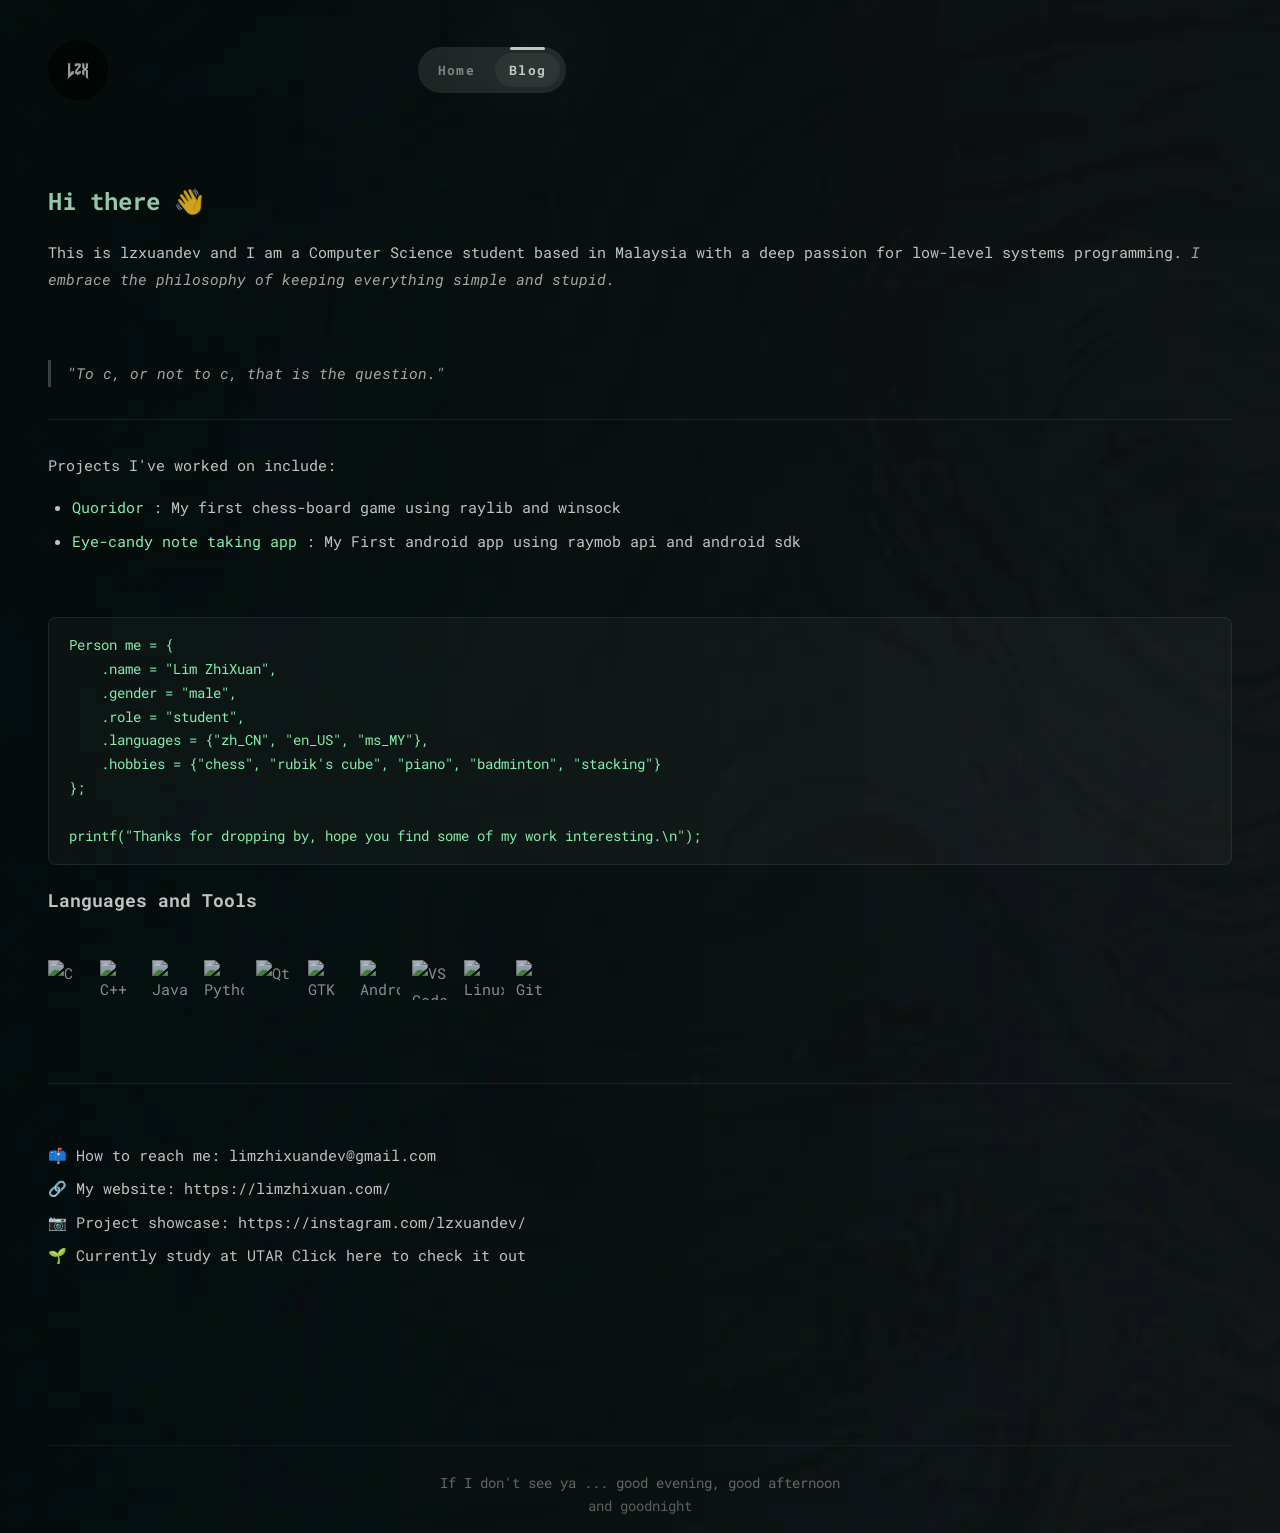
==== blog.html @ f3b24023 "init" ====
<!DOCTYPE html>
<html lang="en">
<head>
  <meta charset="UTF-8" />
  <meta name="viewport" content="width=device-width, initial-scale=1.0" />
  <title>lzxuan - Blog</title>

  <link rel="preconnect" href="https://fonts.googleapis.com" />
  <link rel="preconnect" href="https://fonts.gstatic.com" crossorigin />
  <link href="https://fonts.googleapis.com/css2?family=Roboto+Mono:wght@300;400;600;700&display=swap" rel="stylesheet" />

  <link rel="stylesheet" href="style.css" />
  <link rel="icon" href="images/lzx.jpeg" type="image/jpeg" />
</head>
<body>

  <div class="container">

    <!-- ====== 页面顶部：头像 + 导航 + 社交链接 ====== -->
    <header class="header">
      <div class="header-left">
        <img src="images/lzx.jpeg" alt="avatar" class="avatar-img" width="60" height="60" />
      </div>

      <nav class="navbar">
        <ul>
          <li>
            <a href="index.html">Home</a>
          </li>
          <li class="active">
            <a href="blog.html">Blog</a>
            <div class="nav-active-bg"></div>
            <div class="nav-active-glow"></div>
          </li>
        </ul>
      </nav>
    </header>

    <!-- ============================================================ -->
    <!-- Blog 内容                                                    -->
    <!-- ============================================================ -->
    <main class="main main-blog fade-in">
      <article class="blog-content">

        <h2>Hi there 👋</h2>

        <p>
          This is lzxuandev and I am a Computer Science student based in Malaysia with a deep passion for low-level systems programming. <em>I embrace the philosophy of keeping everything simple and stupid.</em>
        </p>

        <br />

        <blockquote>"To c, or not to c, that is the question."</blockquote>

        <hr />

        <p>Projects I've worked on include:</p>
        <ul>
          <li><a href="https://github.com/lzxuandev/quoridor" target="_blank">Quoridor</a> : My first chess-board game using raylib and winsock</li>
          <li><a href="https://github.com/lzxuandev/wisdom" target="_blank">Eye-candy note taking app</a> : My First android app using raymob api and android sdk</li>
        </ul>

        <br />

        <pre><code>Person me = {
    .name = "Lim ZhiXuan",
    .gender = "male",
    .role = "student",
    .languages = {"zh_CN", "en_US", "ms_MY"},
    .hobbies = {"chess", "rubik's cube", "piano", "badminton", "stacking"}
};

printf("Thanks for dropping by, hope you find some of my work interesting.\n");</code></pre>

        <h3>Languages and Tools</h3>

        <br />

        <div class="tech-icons">
          <img src="https://cdn.jsdelivr.net/gh/devicons/devicon/icons/c/c-original.svg" width="40" height="40" alt="C" />
          <img src="https://cdn.jsdelivr.net/gh/devicons/devicon/icons/cplusplus/cplusplus-original.svg" width="40" height="40" alt="C++" />
          <img src="https://cdn.jsdelivr.net/gh/devicons/devicon/icons/java/java-original.svg" width="40" height="40" alt="Java" />
          <img src="https://cdn.jsdelivr.net/gh/devicons/devicon/icons/python/python-original.svg" width="40" height="40" alt="Python" />
          <img src="https://upload.wikimedia.org/wikipedia/commons/0/0b/Qt_logo_2016.svg" width="40" height="40" alt="Qt" />
          <img src="https://upload.wikimedia.org/wikipedia/commons/7/71/GTK_logo.svg" width="40" height="40" alt="GTK" />
          <img src="https://cdn.jsdelivr.net/gh/devicons/devicon/icons/android/android-original.svg" width="40" height="40" alt="Android" />
          <img src="https://cdn.jsdelivr.net/gh/devicons/devicon/icons/vscode/vscode-original.svg" width="40" height="40" alt="VS Code" />
          <img src="https://cdn.jsdelivr.net/gh/devicons/devicon/icons/linux/linux-original.svg" width="40" height="40" alt="Linux" />
          <img src="https://www.vectorlogo.zone/logos/git-scm/git-scm-icon.svg" width="40" height="40" alt="Git" />
        </div>

        <br />

        <hr />

        <br />

        <ul class="contact-links">
          <li>📫 How to reach me: <a href="mailto:limzhixuandev@gmail.com">limzhixuandev@gmail.com</a></li>
          <li>🔗 My website: <a href="https://limzhixuan.com/" target="_blank">https://limzhixuan.com/</a></li>
          <li>📷 Project showcase: <a href="https://instagram.com/lzxuandev" target="_blank">https://instagram.com/lzxuandev/</a></li>
          <li>🌱 Currently study at UTAR <a href="https://www.youtube.com/watch?v=dQw4w9WgXcQ" target="_blank">Click here to check it out</a></li>
        </ul>

      </article>
    </main>

    <!-- ===== 页脚 ===== -->
    <footer class="footer">
      <hr class="footer-divider" />
      <div class="footer-content">
        <p>If I don't see ya ... good evening, good afternoon</p>
        <div class="footer-made">and goodnight</div>
      </div>
    </footer>

  </div>

</body>
</html>
---- style.css ----
/* ============================================================== */
/*  样式表 — 如果你不懂 CSS，不要去改这些代码                        */
/*  你只需要编辑 index.html 里面标了 ★ 的地方就够了                 */
/* ============================================================== */

/* ===== 颜色变量（全局配色，改一个全变） ===== */
:root {
  --background: 188.6 22.6% 6.1%;          /* 页面背景色 */
  --foreground: 180 1.7% 76.5%;             /* 文字主色 */
  --card: 188.6 22.6% 6.1%;                 /* 卡片背景 */
  --card-foreground: 180 1.7% 76.5%;        /* 卡片文字 */
  --muted: 0 0% 8.5%;                       /* 滚动条底色 */
  --muted-foreground: 0 0% 55%;             /* 次要文字 */
  --primary: 180 1.7% 76.5%;                /* 主色 */
  --secondary: 0 0% 94.9% / 5%;             /* 次要色 */
  --accent: 0 0% 14.5%;                     /* 强调色 */
  --border: 0 0% 55%;                       /* 边框色 */
  --radius: 0.75rem;                        /* 圆角大小 */
}

/* ===== 全局重置（让所有元素内外边距归零） ===== */
*, *::before, *::after {
  box-sizing: border-box;
  margin: 0;
  padding: 0;
}

/* ===== 滚动条样式 ===== */
html {
  scrollbar-width: thin;
  scrollbar-color: hsl(0, 0%, 55%) hsl(0, 0%, 8.5%);
}

/* ===== 页面整体样式 ===== */
body {
  font-family: 'Roboto Mono', monospace;
  background-color: hsl(188.6, 22.6%, 6.1%);
  color: hsl(180, 1.7%, 76.5%);
  background-image: url('images/bg.webp');  /* 背景图片 */
  background-repeat: repeat;
  min-height: 100svh;
}

/* ===== 页面容器 ===== */
.container {
  display: flex;
  flex-direction: column;
  align-items: center;
  padding: 2.5rem 1rem 0;
  margin: 0 auto;
  max-width: 56rem;
  min-height: 100svh;
}

/* 小屏幕 */
@media (min-width: 640px) {
  .container { padding-left: 3rem; padding-right: 3rem; }
}
/* 中等屏幕 */
@media (min-width: 768px) {
  .container { padding-left: 5rem; padding-right: 5rem; }
}
/* 大屏幕 */
@media (min-width: 1024px) {
  .container { padding-left: 3rem; padding-right: 3rem; max-width: 64rem; }
}
/* 超大屏幕 */
@media (min-width: 1280px) {
  .container { max-width: 80rem; }
}

/* ===== 链接统一颜色 ===== */
a {
  color: inherit;
  text-decoration: none;
}

/* ============================================================== */
/*  顶部 - 头像 + 导航 + 社交图标                                  */
/* ============================================================== */
.header {
  display: grid;
  grid-auto-flow: column;
  grid-template-columns: repeat(3, 1fr);
  width: 100%;
}

@media (min-width: 640px) {
  .header { grid-template-columns: repeat(4, 1fr); }
}

.header-left {
  display: flex;
  align-items: center;
  justify-content: flex-start;
  grid-column: span 1;
}

.header-right {
  display: flex;
  align-items: center;
  justify-content: flex-end;
  gap: 0.75rem;
}

.avatar-img {
  width: 60px;
  height: 60px;
  border-radius: 50%;
  opacity: 0.6;
  transition: opacity 1s;
}

.avatar-img:hover {
  opacity: 0.9;
}

.avatar-img.home {
  transform: translateY(5rem) scale(1.5);
}

/* ===== 导航栏（zephyrlin.me 风格药丸导航） ===== */
.navbar {
  display: flex;
  align-items: center;
  justify-content: center;
}

.navbar ul {
  display: flex;
  align-items: center;
  background: rgba(242, 242, 242, 0.1);
  border-radius: 9999px;
  padding: 0.25rem;
  gap: 0.125rem;
}

.navbar li {
  position: relative;
  list-style: none;
}

.navbar a {
  display: block;
  padding: 0.625rem 1rem;
  border-radius: 9999px;
  font-size: 0.8125rem;
  font-weight: 700;
  letter-spacing: 0.1em;
  color: hsl(180, 1.7%, 76.5%);
  opacity: 0.6;
  transition: opacity 0.3s;
  text-decoration: none;
}

.navbar a:hover {
  opacity: 1;
}

.navbar li.active a {
  opacity: 1;
}

.navbar .nav-active-bg {
  position: absolute;
  inset: 0.125rem;
  background: rgba(242, 242, 242, 0.05);
  border-radius: 9999px;
  pointer-events: none;
}

.navbar .nav-active-glow {
  position: absolute;
  left: 25%;
  width: 50%;
  top: -0.25rem;
  height: 3px;
  border-radius: 9999px;
  background: hsl(180, 1.7%, 76.5%);
  box-shadow: 0 0 100px 8px rgba(255, 255, 255, 0.4);
  pointer-events: none;
}

/* ===== 头部社交图标 ===== */
.header-socials {
  display: flex;
  align-items: center;
  gap: 0.5rem;
}

.header-social-link {
  display: flex;
  align-items: center;
  justify-content: center;
  width: 1.75rem;
  height: 1.75rem;
  opacity: 0.6;
  transition: opacity 0.3s;
  color: hsl(0, 0%, 55%);
}

.header-social-link:hover {
  opacity: 1;
}

.header-social-icon {
  width: 18px;
  height: 18px;
}

/* ============================================================== */
/*  主体 - main                                                    */
/* ============================================================== */
.main {
  width: 100%;
  transition: all 1s;
  min-height: calc(100svh - 350px);
}

.main-home {
  transform: translateY(5rem);
  margin-top: 5rem;
  margin-bottom: 5rem;
}

/* ============================================================== */
/*  Blog 页面样式                                                  */
/* ============================================================== */
.main-blog {
  margin-top: 5rem;
  margin-bottom: 5rem;
  width: 100%;
}

.blog-content {
  font-size: 0.9375rem;
  line-height: 1.8;
  color: hsl(180, 1.7%, 76.5%);
}

.blog-content h1 {
  font-size: 1.75rem;
  font-weight: 700;
  margin-bottom: 1.25rem;
  color: #bbf7d0;
  opacity: 0.8;
}

.blog-content h2 {
  font-size: 1.5rem;
  font-weight: 700;
  margin-bottom: 1rem;
  color: #bbf7d0;
  opacity: 0.8;
}

.blog-content p {
  margin-bottom: 1rem;
}

.blog-content em {
  color: hsl(0, 0%, 65%);
}

.blog-content blockquote {
  border-left: 3px solid hsla(0, 0%, 55%, 0.4);
  padding-left: 1rem;
  margin: 1.5rem 0;
  color: hsl(0, 0%, 65%);
  font-style: italic;
}

.blog-content hr {
  border: none;
  border-top: 1px solid hsl(0, 0%, 55%);
  opacity: 0.15;
  margin: 2rem 0;
}

.blog-content strong {
  font-weight: 700;
  color: hsl(180, 1.7%, 76.5%);
}

.blog-content a {
  color: #86efac;
  text-decoration: none;
  transition: opacity 0.3s;
}

.blog-content a:hover {
  text-decoration: underline;
  opacity: 0.8;
}

.blog-content ul,
.blog-content ol {
  padding-left: 1.5rem;
  margin-bottom: 1rem;
}

.blog-content li {
  margin-bottom: 0.5rem;
  line-height: 1.7;
}

.blog-content code {
  font-family: 'Roboto Mono', monospace;
  font-size: 0.875rem;
}

.blog-content pre {
  background: rgba(242, 242, 242, 0.03);
  border: 1px solid hsla(0, 0%, 55%, 0.15);
  border-radius: 0.5rem;
  padding: 1rem 1.25rem;
  overflow-x: auto;
  margin: 1.25rem 0;
  font-size: 0.8125rem;
  line-height: 1.6;
}

.blog-content pre code {
  color: #86efac;
}

.blog-content .tech-icons {
  display: flex;
  flex-wrap: wrap;
  gap: 0.75rem;
  align-items: center;
  margin: 1rem 0 1.5rem;
}

.blog-content .tech-icons img {
  opacity: 0.7;
  transition: opacity 0.3s;
}

.blog-content .tech-icons img:hover {
  opacity: 1;
}

.blog-content .contact-links {
  list-style: none;
  padding-left: 0;
}

.blog-content .contact-links li {
  margin-bottom: 0.5rem;
}

.blog-content .contact-links a {
  color: hsl(180, 1.7%, 76.5%);
}

/* ============================================================== */
/*  上半部分 - 名字                                               */
/* ============================================================== */
.hero-name {
  margin-bottom: 1.5rem;
  font-weight: 600;
  font-size: 40px;
  background: linear-gradient(to top, hsl(0, 0%, 55%), hsl(180, 1.7%, 76.5%));
  -webkit-background-clip: text;
  background-clip: text;
  color: transparent;
}

@media (min-width: 640px) {
  .hero-name {
    background: linear-gradient(to right, hsl(0, 0%, 55%), hsl(180, 1.7%, 76.5%));
    -webkit-background-clip: text;
    background-clip: text;
    font-size: 54px;
  }
}

/* ===== 标签行（#lzx #lzxuan 等） ===== */
.hero-tags {
  margin-bottom: 2rem;
  font-size: 1.25rem;
  background: linear-gradient(to right, #bbf7d0, #86efac, #bbf7d0);
  -webkit-background-clip: text;
  background-clip: text;
  color: transparent;
  opacity: 0.6;
  width: fit-content;
}

@media (min-width: 640px) {
  .hero-tags {
    margin-bottom: 2.5rem;
    font-size: 26px;
  }
}

/* ===== 个人介绍文字 ===== */
.hero-desc {
  margin-bottom: 1rem;
  font-size: 0.875rem;
  background: linear-gradient(to bottom, hsl(180, 1.7%, 76.5%), hsl(0, 0%, 55%));
  -webkit-background-clip: text;
  background-clip: text;
  color: transparent;
}

@media (min-width: 640px) {
  .hero-desc {
    margin-bottom: 1.5rem;
    font-size: 1rem;
  }
}

/* ============================================================== */
/*  社交链接图标                                                   */
/* ============================================================== */
.socials {
  display: flex;
  gap: 1.5rem;
}

.social-link {
  display: flex;
  align-items: center;
  justify-content: center;
  width: 2rem;
  height: 2rem;
  padding: 5px;
  opacity: 0.6;
  transition: opacity 0.5s;
  color: hsl(0, 0%, 55%);
}

.social-link:hover {
  opacity: 1;
}

.social-icon {
  width: 20px;
  height: 20px;
}

/* ============================================================== */
/*  上半部分整体布局（文字在左，照片在右）                          */
/* ============================================================== */
.hero-section {
  width: 100%;
  margin-bottom: 5rem;
  min-height: calc(100svh - 500px);
  display: flex;
  align-items: center;
  justify-content: space-between;
  gap: 2rem;
}

.hero-text {
  flex: 1;
}


@media (min-width: 1024px) {
  .hero-section { width: 100%; }
}

/* ============================================================== */
/*  下半部分 - 两栏布局                                           */
/* ============================================================== */
.two-column {
  position: relative;
  display: flex;
  flex-direction: column;
  justify-content: space-between;
  width: 100%;
  gap: 2.5rem;
}

@media (min-width: 1024px) {
  .two-column { flex-direction: row; }
}

.two-column-right {
  width: 100%;
  display: flex;
  flex-direction: column;
  gap: 3rem;
}

@media (min-width: 1024px) {
  .two-column-right {
    width: 680px;
    position: sticky;
    top: -2.5rem;
    height: fit-content;
  }
}

/* ============================================================== */
/*  About Me 卡片                                                 */
/* ============================================================== */
.card {
  width: 100%;
  border-radius: 0.75rem;
  box-shadow: 0 0 1.2px rgb(140, 140, 140);
  padding: 1.5rem 1rem;
}

.card-title {
  margin-bottom: 1.5rem;
  margin-left: 0.5rem;
  font-size: 1.125rem;
  color: #bbf7d0;
  opacity: 0.6;
}

.about-list {
  display: flex;
  flex-direction: column;
  gap: 1.25rem;
  padding-left: 1.5rem;
  font-size: 0.875rem;
  list-style: disc;
  color: hsl(180, 1.7%, 76.5%);
}

.about-list li {
  line-height: 1.6;
}

.about-list strong { font-weight: 700; }
.about-list a { font-weight: 700; }
.about-list a:hover { text-decoration: underline; }

/* ============================================================== */
/*  Tech Stack 技能标签                                           */
/* ============================================================== */
.skills-card {
  display: flex;
  flex-direction: column;
  width: 100%;
  gap: 1.5rem;
  padding: 1rem 1.5rem;
  box-shadow: 0 0 1.2px rgb(140, 140, 140);
  border-radius: 0.75rem;
}

.skills-title { font-size: 1.125rem; }

.skills-title span {
  color: #bbf7d0;
  opacity: 0.6;
}

.skills-list {
  display: flex;
  flex-wrap: wrap;
  gap: 0.75rem;
}

.skill-badge {
  border-radius: 9999px;
  border: 1px solid hsla(0, 0%, 55%, 0.3);
  background: rgba(242, 242, 242, 0.05);
  padding: 0.375rem 0.75rem;
  font-size: 0.875rem;
  color: hsl(0, 0%, 55%);
}

/* ============================================================== */
/*  页脚                                                          */
/* ============================================================== */
.footer {
  width: 100%;
  margin-top: 5rem;
  color: hsl(0, 0%, 55%);
}

.footer-divider {
  width: 100%;
  border: none;
  border-top: 1px solid hsl(0, 0%, 55%);
  opacity: 0.1;
}

.footer-content {
  display: flex;
  flex-direction: column;
  align-items: center;
  justify-content: center;
  height: 6rem;
  gap: 0.25rem;
  font-family: 'Roboto Mono', monospace;
  font-size: 0.875rem;
  opacity: 0.7;
}

.footer-made { opacity: 0.9; }

/* ============================================================== */
/*  页面切换过渡（View Transitions API - 现代浏览器平滑切换）       */
/* ============================================================== */
@view-transition {
  navigation: auto;
}

/* ============================================================== */
/*  淡入动画                                                      */
/* ============================================================== */
.fade-in {
  opacity: 0;
  animation: fadeIn 2s ease forwards;
}

@keyframes fadeIn {
  to { opacity: 1; }
}

/* ============================================================== */
/*  滚动条（Chrome / Edge）                                       */
/* ============================================================== */
::-webkit-scrollbar { width: 8px; }
::-webkit-scrollbar-track { background: hsl(0, 0%, 8.5%); }
::-webkit-scrollbar-thumb {
  background: hsl(0, 0%, 55%);
  border-radius: 4px;
}
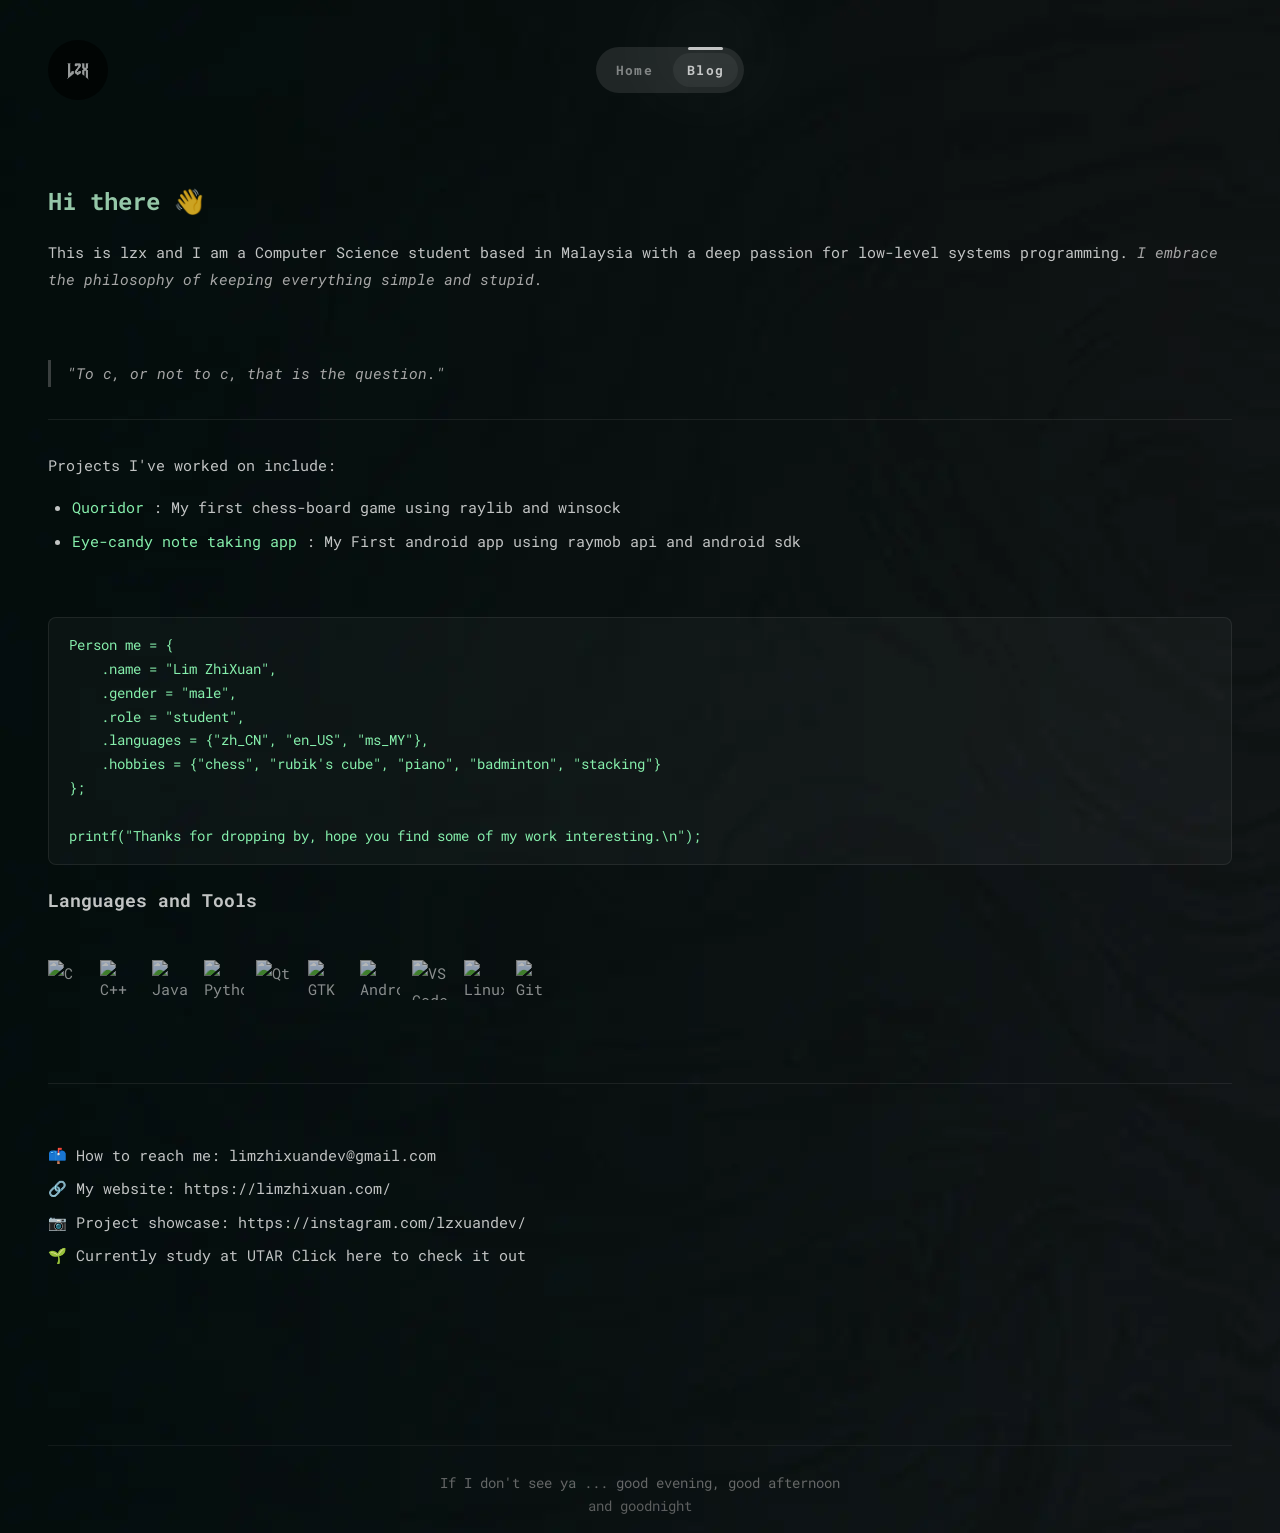
==== commit 5ac45374: "commit" ====
--- a/blog.html
+++ b/blog.html
@@ -34,7 +34,14 @@
           </li>
         </ul>
       </nav>
+
+      <button class="mobile-nav-btn" onclick="toggleMobileMenu()">Blog ▾</button>
     </header>
+
+    <div class="mobile-menu" id="mobile-menu">
+      <a href="index.html" class="mobile-menu-link">Home</a>
+      <a href="blog.html" class="mobile-menu-link active">Blog</a>
+    </div>
 
     <!-- ============================================================ -->
     <!-- Blog 内容                                                    -->
@@ -45,7 +52,7 @@
         <h2>Hi there 👋</h2>
 
         <p>
-          This is lzxuandev and I am a Computer Science student based in Malaysia with a deep passion for low-level systems programming. <em>I embrace the philosophy of keeping everything simple and stupid.</em>
+          This is lzx and I am a Computer Science student based in Malaysia with a deep passion for low-level systems programming. <em>I embrace the philosophy of keeping everything simple and stupid.</em>
         </p>
 
         <br />
@@ -116,5 +123,11 @@
 
   </div>
 
+  <script>
+    function toggleMobileMenu() {
+      document.getElementById('mobile-menu').classList.toggle('open');
+    }
+  </script>
+
 </body>
 </html>
--- a/style.css
+++ b/style.css
@@ -80,20 +80,15 @@
 /* ============================================================== */
 .header {
   display: grid;
-  grid-auto-flow: column;
-  grid-template-columns: repeat(3, 1fr);
-  width: 100%;
-}
-
-@media (min-width: 640px) {
-  .header { grid-template-columns: repeat(4, 1fr); }
+  grid-template-columns: auto 1fr;
+  align-items: center;
+  width: 100%;
 }
 
 .header-left {
   display: flex;
   align-items: center;
   justify-content: flex-start;
-  grid-column: span 1;
 }
 
 .header-right {
@@ -113,10 +108,6 @@
 
 .avatar-img:hover {
   opacity: 0.9;
-}
-
-.avatar-img.home {
-  transform: translateY(5rem) scale(1.5);
 }
 
 /* ===== 导航栏（zephyrlin.me 风格药丸导航） ===== */
@@ -181,6 +172,65 @@
   pointer-events: none;
 }
 
+/* ===== 手机菜单按钮（桌面隐藏） ===== */
+.mobile-nav-btn {
+  display: none;
+  background: rgba(242, 242, 242, 0.1);
+  border: none;
+  color: hsl(180, 1.7%, 76.5%);
+  font-family: 'Roboto Mono', monospace;
+  font-size: 0.8125rem;
+  font-weight: 700;
+  letter-spacing: 0.1em;
+  padding: 0.5rem 1rem;
+  border-radius: 9999px;
+  cursor: pointer;
+  opacity: 0.7;
+  transition: opacity 0.3s;
+}
+
+.mobile-nav-btn:hover {
+  opacity: 1;
+}
+
+/* ===== 手机下拉菜单 ===== */
+.mobile-menu {
+  display: none;
+  flex-direction: column;
+  background: rgba(242, 242, 242, 0.08);
+  border-radius: 0.75rem;
+  padding: 0.5rem;
+  margin-top: 0.75rem;
+  width: 100%;
+}
+
+.mobile-menu.open {
+  display: flex;
+}
+
+.mobile-menu-link {
+  display: block;
+  padding: 0.75rem 1rem;
+  border-radius: 0.5rem;
+  font-size: 0.875rem;
+  font-weight: 600;
+  color: hsl(180, 1.7%, 76.5%);
+  opacity: 0.6;
+  text-decoration: none;
+  transition: opacity 0.3s, background 0.3s;
+}
+
+.mobile-menu-link:hover,
+.mobile-menu-link.active {
+  opacity: 1;
+  background: rgba(242, 242, 242, 0.05);
+}
+
+@media (max-width: 639px) {
+  .navbar { display: none; }
+  .mobile-nav-btn { display: block; }
+}
+
 /* ===== 头部社交图标 ===== */
 .header-socials {
   display: flex;
@@ -365,6 +415,14 @@
   -webkit-background-clip: text;
   background-clip: text;
   color: transparent;
+  white-space: nowrap;
+  overflow: hidden;
+}
+
+@media (max-width: 480px) {
+  .hero-name {
+    font-size: 28px;
+  }
 }
 
 @media (min-width: 640px) {
@@ -458,6 +516,29 @@
   flex: 1;
 }
 
+.hero-image {
+  width: 200px;
+  height: auto;
+  border-radius: 0.75rem;
+  opacity: 0.6;
+  transition: opacity 1s;
+  flex-shrink: 0;
+}
+
+.hero-image:hover {
+  opacity: 0.9;
+}
+
+@media (max-width: 767px) {
+  .hero-section {
+    flex-direction: column;
+    align-items: flex-start;
+  }
+  .hero-image {
+    width: 160px;
+    margin-top: 1rem;
+  }
+}
 
 @media (min-width: 1024px) {
   .hero-section { width: 100%; }
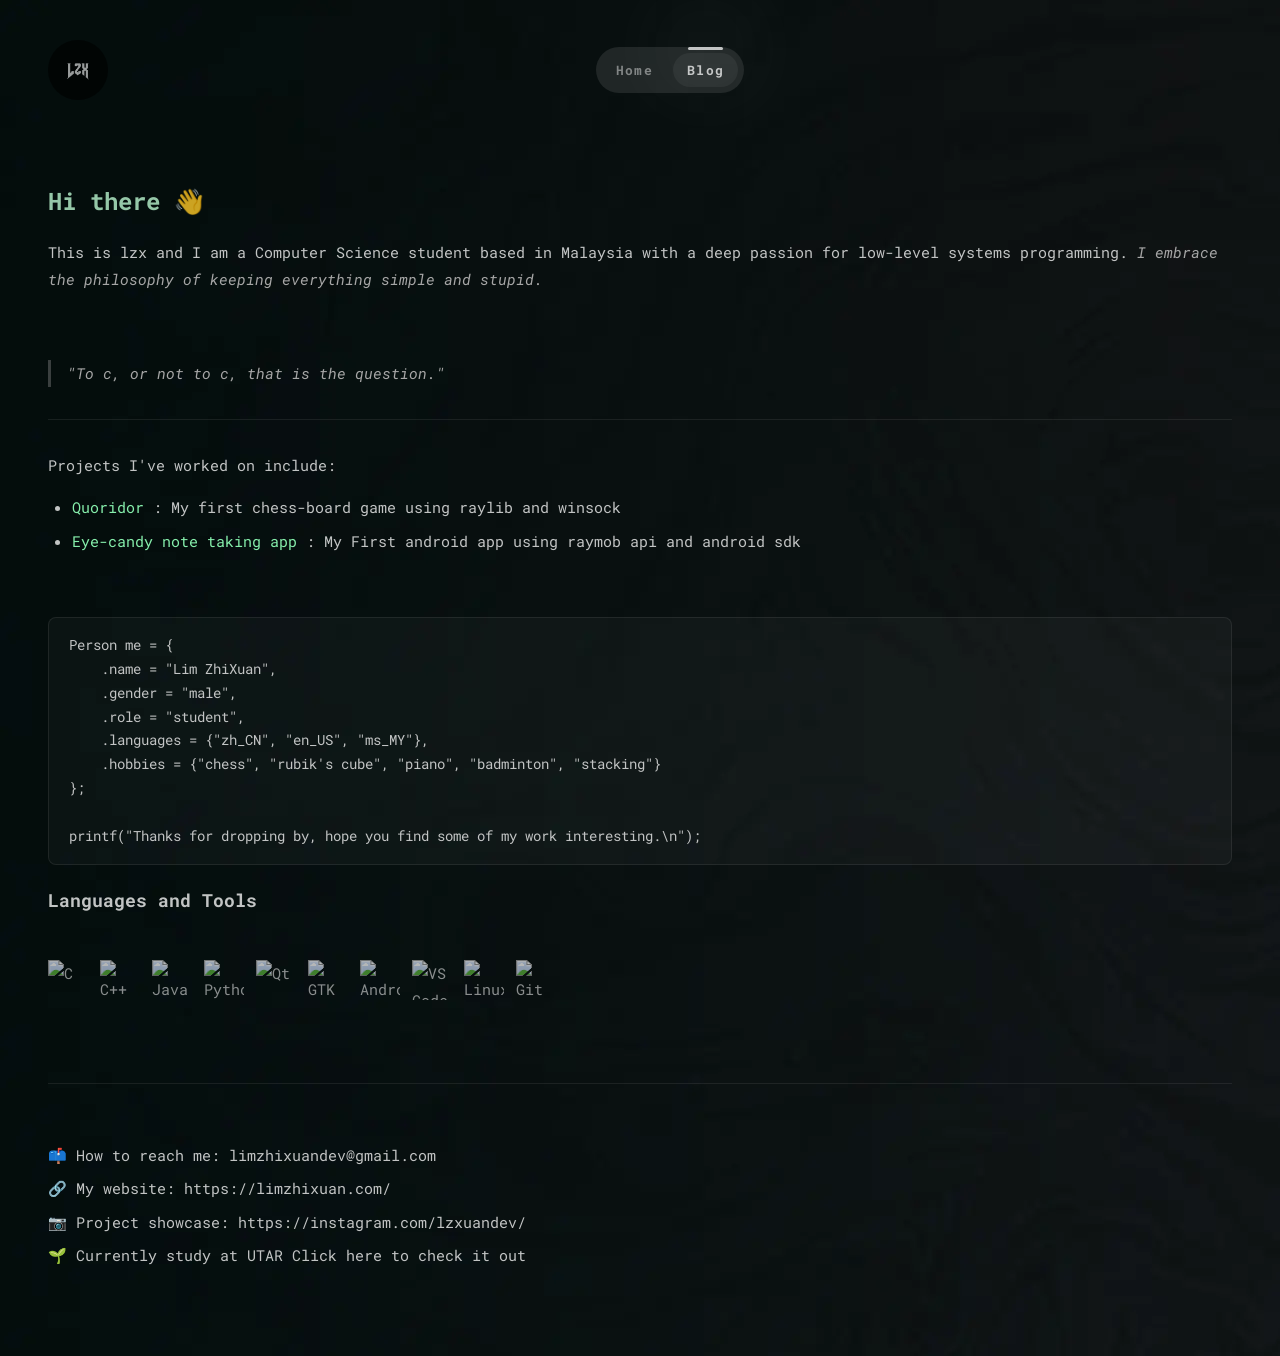
==== commit abe54e21: "commit" ====
--- a/blog.html
+++ b/blog.html
@@ -112,15 +112,6 @@
       </article>
     </main>
 
-    <!-- ===== 页脚 ===== -->
-    <footer class="footer">
-      <hr class="footer-divider" />
-      <div class="footer-content">
-        <p>If I don't see ya ... good evening, good afternoon</p>
-        <div class="footer-made">and goodnight</div>
-      </div>
-    </footer>
-
   </div>
 
   <script>
--- a/style.css
+++ b/style.css
@@ -268,8 +268,7 @@
 }
 
 .main-home {
-  transform: translateY(5rem);
-  margin-top: 5rem;
+  margin-top: 7rem;
   margin-bottom: 5rem;
 }
 
@@ -371,7 +370,7 @@
 }
 
 .blog-content pre code {
-  color: #86efac;
+  color: hsl(180, 1.7%, 76.5%);
 }
 
 .blog-content .tech-icons {
@@ -577,6 +576,124 @@
 }
 
 /* ============================================================== */
+/*  GitHub 统计                                                   */
+/* ============================================================== */
+.github-stats {
+  width: 100%;
+  display: flex;
+  flex-direction: column;
+  gap: 1.5rem;
+  margin-top: 2.5rem;
+  padding: 1.5rem;
+  border-radius: 1rem;
+  box-shadow: 0 0 1.2px rgb(140, 140, 140);
+}
+
+@media (max-width: 480px) {
+  .github-stats { padding: 1rem; }
+  .github-stats-grid { gap: 0.5rem; }
+  .gh-card { padding: 0.625rem 0.375rem; }
+  .gh-card-icon { width: 16px; height: 16px; }
+  .gh-value { font-size: 1.125rem; }
+  .gh-lang-item { font-size: 0.75rem; padding: 0.2rem 0.5rem; }
+}
+
+.github-stats-title {
+  font-size: 1.125rem;
+  font-weight: 600;
+  opacity: 0.8;
+  display: flex;
+  align-items: center;
+  gap: 0.5rem;
+}
+
+.github-stats-grid {
+  display: grid;
+  grid-template-columns: 1fr 1fr;
+  gap: 0.75rem;
+}
+
+.gh-card {
+  display: flex;
+  flex-direction: column;
+  align-items: center;
+  gap: 0.375rem;
+  padding: 0.875rem 0.5rem;
+  border-radius: 0.75rem;
+  box-shadow: 0 0 1.2px rgb(140, 140, 140);
+  transition: box-shadow 0.3s, transform 0.2s;
+  cursor: default;
+}
+
+.gh-card:hover {
+  box-shadow: 0 0 3px rgb(140, 140, 140);
+  transform: translateY(-1px);
+}
+
+.gh-card-icon {
+  width: 20px;
+  height: 20px;
+  opacity: 0.5;
+}
+
+.gh-label {
+  font-size: 0.6875rem;
+  opacity: 0.45;
+  text-transform: uppercase;
+  letter-spacing: 0.08em;
+}
+
+.gh-value {
+  font-size: 1.375rem;
+  font-weight: 700;
+  color: #bbf7d0;
+}
+
+.github-top-langs {
+  display: flex;
+  flex-direction: column;
+  gap: 0.75rem;
+  padding-top: 0.5rem;
+}
+
+.gh-subtitle {
+  font-size: 0.875rem;
+  font-weight: 600;
+  opacity: 0.6;
+}
+
+.gh-langs {
+  display: flex;
+  flex-wrap: wrap;
+  gap: 0.5rem;
+}
+
+.gh-lang-item {
+  display: flex;
+  align-items: center;
+  gap: 0.375rem;
+  padding: 0.3rem 0.7rem;
+  border-radius: 9999px;
+  border: 1px solid hsla(0, 0%, 55%, 0.25);
+  background: rgba(242, 242, 242, 0.04);
+  font-size: 0.8125rem;
+  color: hsl(0, 0%, 60%);
+  transition: border-color 0.3s, background 0.3s;
+}
+
+.gh-lang-item:hover {
+  border-color: hsla(0, 0%, 55%, 0.5);
+  background: rgba(242, 242, 242, 0.08);
+}
+
+.gh-lang-dot {
+  width: 8px;
+  height: 8px;
+  border-radius: 50%;
+  flex-shrink: 0;
+}
+
+/* ============================================================== */
 /*  About Me 卡片                                                 */
 /* ============================================================== */
 .card {
@@ -648,36 +765,6 @@
 }
 
 /* ============================================================== */
-/*  页脚                                                          */
-/* ============================================================== */
-.footer {
-  width: 100%;
-  margin-top: 5rem;
-  color: hsl(0, 0%, 55%);
-}
-
-.footer-divider {
-  width: 100%;
-  border: none;
-  border-top: 1px solid hsl(0, 0%, 55%);
-  opacity: 0.1;
-}
-
-.footer-content {
-  display: flex;
-  flex-direction: column;
-  align-items: center;
-  justify-content: center;
-  height: 6rem;
-  gap: 0.25rem;
-  font-family: 'Roboto Mono', monospace;
-  font-size: 0.875rem;
-  opacity: 0.7;
-}
-
-.footer-made { opacity: 0.9; }
-
-/* ============================================================== */
 /*  页面切换过渡（View Transitions API - 现代浏览器平滑切换）       */
 /* ============================================================== */
 @view-transition {
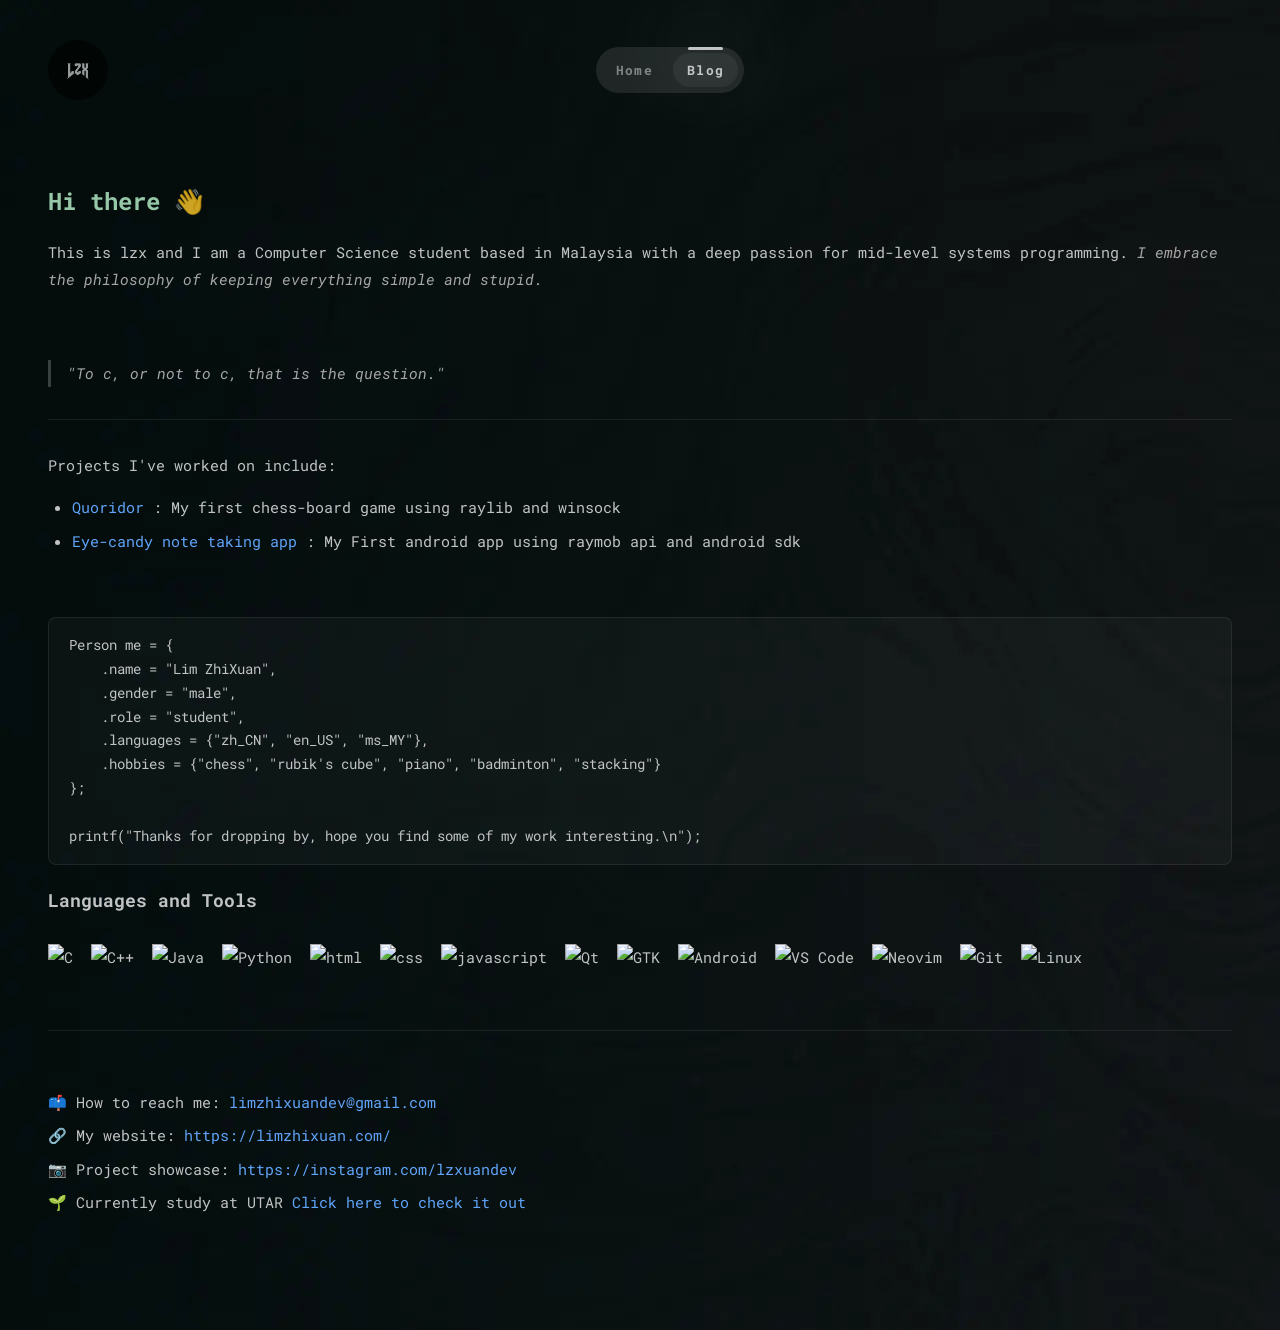
==== commit eab2c67d: "commit" ====
--- a/blog.html
+++ b/blog.html
@@ -9,8 +9,12 @@
   <link rel="preconnect" href="https://fonts.gstatic.com" crossorigin />
   <link href="https://fonts.googleapis.com/css2?family=Roboto+Mono:wght@300;400;600;700&display=swap" rel="stylesheet" />
 
-  <link rel="stylesheet" href="style.css" />
-  <link rel="icon" href="images/lzx.jpeg" type="image/jpeg" />
+  <link rel="stylesheet" href="assets/css/base.css" />
+  <link rel="stylesheet" href="assets/css/layout.css" />
+  <link rel="stylesheet" href="assets/css/components/navbar.css" />
+  <link rel="stylesheet" href="assets/css/components/socials.css" />
+  <link rel="stylesheet" href="assets/css/pages/blog.css" />
+  <link rel="icon" href="assets/images/logo.jpeg" type="image/jpeg" />
 </head>
 <body>
 
@@ -19,13 +23,13 @@
     <!-- ====== 页面顶部：头像 + 导航 + 社交链接 ====== -->
     <header class="header">
       <div class="header-left">
-        <img src="images/lzx.jpeg" alt="avatar" class="avatar-img" width="60" height="60" />
+        <img src="assets/images/logo.jpeg" alt="avatar" class="avatar-img" width="60" height="60" />
       </div>
 
       <nav class="navbar">
         <ul>
           <li>
-            <a href="index.html">Home</a>
+            <a href="home.html">Home</a>
           </li>
           <li class="active">
             <a href="blog.html">Blog</a>
@@ -35,13 +39,7 @@
         </ul>
       </nav>
 
-      <button class="mobile-nav-btn" onclick="toggleMobileMenu()">Blog ▾</button>
     </header>
-
-    <div class="mobile-menu" id="mobile-menu">
-      <a href="index.html" class="mobile-menu-link">Home</a>
-      <a href="blog.html" class="mobile-menu-link active">Blog</a>
-    </div>
 
     <!-- ============================================================ -->
     <!-- Blog 内容                                                    -->
@@ -52,7 +50,7 @@
         <h2>Hi there 👋</h2>
 
         <p>
-          This is lzx and I am a Computer Science student based in Malaysia with a deep passion for low-level systems programming. <em>I embrace the philosophy of keeping everything simple and stupid.</em>
+          This is lzx and I am a Computer Science student based in Malaysia with a deep passion for mid-level systems programming. <em>I embrace the philosophy of keeping everything simple and stupid. </em>
         </p>
 
         <br />
@@ -83,17 +81,21 @@
 
         <br />
 
-        <div class="tech-icons">
-          <img src="https://cdn.jsdelivr.net/gh/devicons/devicon/icons/c/c-original.svg" width="40" height="40" alt="C" />
-          <img src="https://cdn.jsdelivr.net/gh/devicons/devicon/icons/cplusplus/cplusplus-original.svg" width="40" height="40" alt="C++" />
-          <img src="https://cdn.jsdelivr.net/gh/devicons/devicon/icons/java/java-original.svg" width="40" height="40" alt="Java" />
-          <img src="https://cdn.jsdelivr.net/gh/devicons/devicon/icons/python/python-original.svg" width="40" height="40" alt="Python" />
-          <img src="https://upload.wikimedia.org/wikipedia/commons/0/0b/Qt_logo_2016.svg" width="40" height="40" alt="Qt" />
-          <img src="https://upload.wikimedia.org/wikipedia/commons/7/71/GTK_logo.svg" width="40" height="40" alt="GTK" />
-          <img src="https://cdn.jsdelivr.net/gh/devicons/devicon/icons/android/android-original.svg" width="40" height="40" alt="Android" />
-          <img src="https://cdn.jsdelivr.net/gh/devicons/devicon/icons/vscode/vscode-original.svg" width="40" height="40" alt="VS Code" />
+        <div align="left">
+          <img src="https://cdn.jsdelivr.net/gh/devicons/devicon/icons/c/c-original.svg" width="40" height="40" alt="C" />&nbsp;
+          <img src="https://cdn.jsdelivr.net/gh/devicons/devicon/icons/cplusplus/cplusplus-original.svg" width="40" height="40" alt="C++" />&nbsp;
+          <img src="https://cdn.jsdelivr.net/gh/devicons/devicon/icons/java/java-original.svg" width="40" height="40" alt="Java" />&nbsp;
+          <img src="https://cdn.jsdelivr.net/gh/devicons/devicon/icons/python/python-original.svg" width="40" height="40" alt="Python" />&nbsp;
+          <img src="https://upload.wikimedia.org/wikipedia/commons/thumb/6/61/HTML5_logo_and_wordmark.svg/1280px-HTML5_logo_and_wordmark.svg.png?_=20170517184425" width="40" height="40" alt="html" />&nbsp;
+          <img src="https://upload.wikimedia.org/wikipedia/commons/thumb/d/d5/CSS3_logo_and_wordmark.svg/960px-CSS3_logo_and_wordmark.svg.png?_=20160530175649" width="40" height="40" alt="css" />&nbsp;
+          <img src="https://upload.wikimedia.org/wikipedia/commons/6/6a/JavaScript-logo.png?_=20120221235433" width="40" height="40" alt="javascript" />&nbsp;
+          <img src="https://upload.wikimedia.org/wikipedia/commons/0/0b/Qt_logo_2016.svg" width="40" height="40" alt="Qt" />&nbsp;
+          <img src="https://upload.wikimedia.org/wikipedia/commons/7/71/GTK_logo.svg" width="40" height="40" alt="GTK" />&nbsp;
+          <img src="https://cdn.jsdelivr.net/gh/devicons/devicon/icons/android/android-original.svg" width="40" height="40" alt="Android" />&nbsp;
+          <img src="https://cdn.jsdelivr.net/gh/devicons/devicon/icons/vscode/vscode-original.svg" width="40" height="40" alt="VS Code" />&nbsp;
+          <img src="https://upload.wikimedia.org/wikipedia/commons/thumb/3/3a/Neovim-mark.svg/1280px-Neovim-mark.svg.png?_=20150131093814" width="40" height="40" alt="Neovim" />&nbsp;
+          <img src="https://www.vectorlogo.zone/logos/git-scm/git-scm-icon.svg" width="40" height="40" alt="Git" />&nbsp;
           <img src="https://cdn.jsdelivr.net/gh/devicons/devicon/icons/linux/linux-original.svg" width="40" height="40" alt="Linux" />
-          <img src="https://www.vectorlogo.zone/logos/git-scm/git-scm-icon.svg" width="40" height="40" alt="Git" />
         </div>
 
         <br />
@@ -102,23 +104,21 @@
 
         <br />
 
-        <ul class="contact-links">
+        <ul style="list-style:none;padding-left:0;">
           <li>📫 How to reach me: <a href="mailto:limzhixuandev@gmail.com">limzhixuandev@gmail.com</a></li>
           <li>🔗 My website: <a href="https://limzhixuan.com/" target="_blank">https://limzhixuan.com/</a></li>
-          <li>📷 Project showcase: <a href="https://instagram.com/lzxuandev" target="_blank">https://instagram.com/lzxuandev/</a></li>
+          <li>📷 Project showcase: <a href="https://www.instagram.com/lzxuandev/" target="_blank">https://instagram.com/lzxuandev</a></li>
           <li>🌱 Currently study at UTAR <a href="https://www.youtube.com/watch?v=dQw4w9WgXcQ" target="_blank">Click here to check it out</a></li>
         </ul>
+
+        <br />
 
       </article>
     </main>
 
   </div>
 
-  <script>
-    function toggleMobileMenu() {
-      document.getElementById('mobile-menu').classList.toggle('open');
-    }
-  </script>
+
 
 </body>
 </html>
--- a/assets/css/base.css
+++ b/assets/css/base.css
@@ -0,0 +1,58 @@
+:root {
+  --background: 188.6 22.6% 6.1%;
+  --foreground: 180 1.7% 76.5%;
+  --card: 188.6 22.6% 6.1%;
+  --card-foreground: 180 1.7% 76.5%;
+  --muted: 0 0% 8.5%;
+  --muted-foreground: 0 0% 55%;
+  --primary: 180 1.7% 76.5%;
+  --secondary: 0 0% 94.9% / 5%;
+  --accent: 0 0% 14.5%;
+  --border: 0 0% 55%;
+  --radius: 0.75rem;
+}
+
+*, *::before, *::after {
+  box-sizing: border-box;
+  margin: 0;
+  padding: 0;
+}
+
+html {
+  scrollbar-width: thin;
+  scrollbar-color: hsl(0, 0%, 55%) hsl(0, 0%, 8.5%);
+}
+
+body {
+  font-family: 'Roboto Mono', monospace;
+  background-color: hsl(188.6, 22.6%, 6.1%);
+  color: hsl(180, 1.7%, 76.5%);
+  background-image: url('../images/bg.webp');
+  background-repeat: repeat;
+  min-height: 100svh;
+}
+
+a {
+  color: inherit;
+  text-decoration: none;
+}
+
+@view-transition {
+  navigation: auto;
+}
+
+.fade-in {
+  opacity: 0;
+  animation: fadeIn 2s ease forwards;
+}
+
+@keyframes fadeIn {
+  to { opacity: 1; }
+}
+
+::-webkit-scrollbar { width: 8px; }
+::-webkit-scrollbar-track { background: hsl(0, 0%, 8.5%); }
+::-webkit-scrollbar-thumb {
+  background: hsl(0, 0%, 55%);
+  border-radius: 4px;
+}
--- a/assets/css/layout.css
+++ b/assets/css/layout.css
@@ -0,0 +1,172 @@
+.container {
+  display: flex;
+  flex-direction: column;
+  align-items: center;
+  padding: 2.5rem 1rem 0;
+  margin: 0 auto;
+  max-width: 56rem;
+  min-height: 100svh;
+}
+
+@media (min-width: 640px) {
+  .container { padding-left: 3rem; padding-right: 3rem; }
+}
+
+@media (min-width: 768px) {
+  .container { padding-left: 5rem; padding-right: 5rem; }
+}
+
+@media (min-width: 1024px) {
+  .container { padding-left: 3rem; padding-right: 3rem; max-width: 64rem; }
+}
+
+@media (min-width: 1280px) {
+  .container { max-width: 80rem; }
+}
+
+.header {
+  display: grid;
+  grid-template-columns: auto 1fr;
+  align-items: center;
+  width: 100%;
+}
+
+.header-left {
+  display: flex;
+  align-items: center;
+  justify-content: flex-start;
+}
+
+.header-right {
+  display: flex;
+  align-items: center;
+  justify-content: flex-end;
+  gap: 0.75rem;
+}
+
+.avatar-img {
+  width: 60px;
+  height: 60px;
+  border-radius: 50%;
+  opacity: 0.6;
+  transition: opacity 1s;
+}
+
+.avatar-img:hover {
+  opacity: 0.9;
+}
+
+.main {
+  width: 100%;
+  transition: all 1s;
+  min-height: calc(100svh - 350px);
+}
+
+.main-home {
+  margin-top: 7rem;
+  margin-bottom: 5rem;
+}
+
+.main-blog {
+  margin-top: 5rem;
+  margin-bottom: 5rem;
+  width: 100%;
+}
+
+.hero-section {
+  width: 100%;
+  margin-bottom: 5rem;
+  min-height: calc(100svh - 500px);
+  display: flex;
+  align-items: center;
+  justify-content: space-between;
+  gap: 2rem;
+}
+
+.hero-text {
+  flex: 1;
+}
+
+.hero-image {
+  width: 200px;
+  height: auto;
+  border-radius: 0.75rem;
+  opacity: 0.6;
+  transition: opacity 1s;
+  flex-shrink: 0;
+}
+
+.hero-image:hover {
+  opacity: 0.9;
+}
+
+@media (max-width: 767px) {
+  .hero-section {
+    flex-direction: column;
+    align-items: flex-start;
+  }
+  .hero-image {
+    width: 160px;
+    margin-top: 1rem;
+  }
+}
+
+@media (min-width: 1024px) {
+  .hero-section { width: 100%; }
+}
+
+.two-column {
+  position: relative;
+  display: flex;
+  flex-direction: column;
+  justify-content: space-between;
+  width: 100%;
+  gap: 2.5rem;
+}
+
+@media (min-width: 1024px) {
+  .two-column { flex-direction: row; }
+}
+
+.two-column-right {
+  width: 100%;
+  display: flex;
+  flex-direction: column;
+  gap: 3rem;
+}
+
+@media (min-width: 1024px) {
+  .two-column-right {
+    width: 680px;
+    position: sticky;
+    top: -2.5rem;
+    height: fit-content;
+  }
+}
+
+.footer {
+  width: 100%;
+  margin-top: 3rem;
+  color: hsl(0, 0%, 55%);
+}
+
+.footer-divider {
+  width: 100%;
+  border: none;
+  border-top: 1px solid hsl(0, 0%, 55%);
+  opacity: 0.1;
+}
+
+.footer-content {
+  display: flex;
+  flex-direction: column;
+  align-items: center;
+  justify-content: center;
+  height: 3.5rem;
+  gap: 0.25rem;
+  font-family: 'Roboto Mono', monospace;
+  font-size: 0.75rem;
+  opacity: 0.6;
+}
+
+.footer-made { opacity: 0.9; }
--- a/assets/css/components/navbar.css
+++ b/assets/css/components/navbar.css
@@ -0,0 +1,61 @@
+.navbar {
+  display: flex;
+  align-items: center;
+  justify-content: center;
+}
+
+.navbar ul {
+  display: flex;
+  align-items: center;
+  background: rgba(242, 242, 242, 0.1);
+  border-radius: 9999px;
+  padding: 0.25rem;
+  gap: 0.125rem;
+}
+
+.navbar li {
+  position: relative;
+  list-style: none;
+}
+
+.navbar a {
+  display: block;
+  padding: 0.625rem 1rem;
+  border-radius: 9999px;
+  font-size: 0.8125rem;
+  font-weight: 700;
+  letter-spacing: 0.1em;
+  color: hsl(180, 1.7%, 76.5%);
+  opacity: 0.6;
+  transition: opacity 0.3s;
+  text-decoration: none;
+}
+
+.navbar a:hover {
+  opacity: 1;
+}
+
+.navbar li.active a {
+  opacity: 1;
+}
+
+.navbar .nav-active-bg {
+  position: absolute;
+  inset: 0.125rem;
+  background: rgba(242, 242, 242, 0.05);
+  border-radius: 9999px;
+  pointer-events: none;
+}
+
+.navbar .nav-active-glow {
+  position: absolute;
+  left: 25%;
+  width: 50%;
+  top: -0.25rem;
+  height: 3px;
+  border-radius: 9999px;
+  background: hsl(180, 1.7%, 76.5%);
+  box-shadow: 0 0 100px 8px rgba(255, 255, 255, 0.4);
+  pointer-events: none;
+}
+
--- a/assets/css/components/socials.css
+++ b/assets/css/components/socials.css
@@ -0,0 +1,51 @@
+.header-socials {
+  display: flex;
+  align-items: center;
+  gap: 0.5rem;
+}
+
+.header-social-link {
+  display: flex;
+  align-items: center;
+  justify-content: center;
+  width: 1.75rem;
+  height: 1.75rem;
+  opacity: 0.6;
+  transition: opacity 0.3s;
+  color: hsl(0, 0%, 55%);
+}
+
+.header-social-link:hover {
+  opacity: 1;
+}
+
+.header-social-icon {
+  width: 18px;
+  height: 18px;
+}
+
+.socials {
+  display: flex;
+  gap: 1.5rem;
+}
+
+.social-link {
+  display: flex;
+  align-items: center;
+  justify-content: center;
+  width: 2rem;
+  height: 2rem;
+  padding: 5px;
+  opacity: 0.6;
+  transition: opacity 0.5s;
+  color: hsl(0, 0%, 55%);
+}
+
+.social-link:hover {
+  opacity: 1;
+}
+
+.social-icon {
+  width: 20px;
+  height: 20px;
+}
--- a/assets/css/pages/blog.css
+++ b/assets/css/pages/blog.css
@@ -0,0 +1,125 @@
+.blog-content {
+  font-size: 0.9375rem;
+  line-height: 1.8;
+  color: hsl(180, 1.7%, 76.5%);
+}
+
+.blog-content h1 {
+  font-size: 1.75rem;
+  font-weight: 700;
+  margin-bottom: 1.25rem;
+  color: #bbf7d0;
+  opacity: 0.8;
+}
+
+.blog-content h2 {
+  font-size: 1.5rem;
+  font-weight: 700;
+  margin-bottom: 1rem;
+  color: #bbf7d0;
+  opacity: 0.8;
+}
+
+.blog-content p {
+  margin-bottom: 1rem;
+}
+
+.blog-content em {
+  color: hsl(0, 0%, 65%);
+}
+
+.blog-content blockquote {
+  border-left: 3px solid hsla(0, 0%, 55%, 0.4);
+  padding-left: 1rem;
+  margin: 1.5rem 0;
+  color: hsl(0, 0%, 65%);
+  font-style: italic;
+}
+
+.blog-content hr {
+  border: none;
+  border-top: 1px solid hsl(0, 0%, 55%);
+  opacity: 0.15;
+  margin: 2rem 0;
+}
+
+.blog-content strong {
+  font-weight: 700;
+  color: hsl(180, 1.7%, 76.5%);
+}
+
+.blog-content a {
+  color: #60a5fa;
+  text-decoration: none;
+  transition: opacity 0.3s;
+}
+
+.blog-content a:hover {
+  text-decoration: underline;
+  opacity: 0.8;
+}
+
+.blog-content ul,
+.blog-content ol {
+  padding-left: 1.5rem;
+  margin-bottom: 1rem;
+}
+
+.blog-content li {
+  margin-bottom: 0.5rem;
+  line-height: 1.7;
+}
+
+.blog-content code {
+  font-family: 'Roboto Mono', monospace;
+  font-size: 0.875rem;
+}
+
+.blog-content pre {
+  background: rgba(242, 242, 242, 0.03);
+  border: 1px solid hsla(0, 0%, 55%, 0.15);
+  border-radius: 0.5rem;
+  padding: 1rem 1.25rem;
+  overflow-x: auto;
+  margin: 1.25rem 0;
+  font-size: 0.8125rem;
+  line-height: 1.6;
+}
+
+.blog-content pre code {
+  color: hsl(180, 1.7%, 76.5%);
+}
+
+.blog-content .tech-icons {
+  display: flex;
+  flex-wrap: wrap;
+  gap: 0.75rem;
+  align-items: center;
+  margin: 1rem 0 1.5rem;
+}
+
+.blog-content .tech-icons img {
+  opacity: 0.7;
+  transition: opacity 0.3s;
+}
+
+.blog-content .tech-icons img:hover {
+  opacity: 1;
+}
+
+.blog-content .contact-links {
+  list-style: none;
+  padding-left: 0;
+}
+
+.blog-content .contact-links li {
+  margin-bottom: 0.5rem;
+}
+
+.blog-content .contact-links a {
+  color: #60a5fa;
+}
+
+.blog-content .contact-links a:hover {
+  text-decoration: underline;
+}
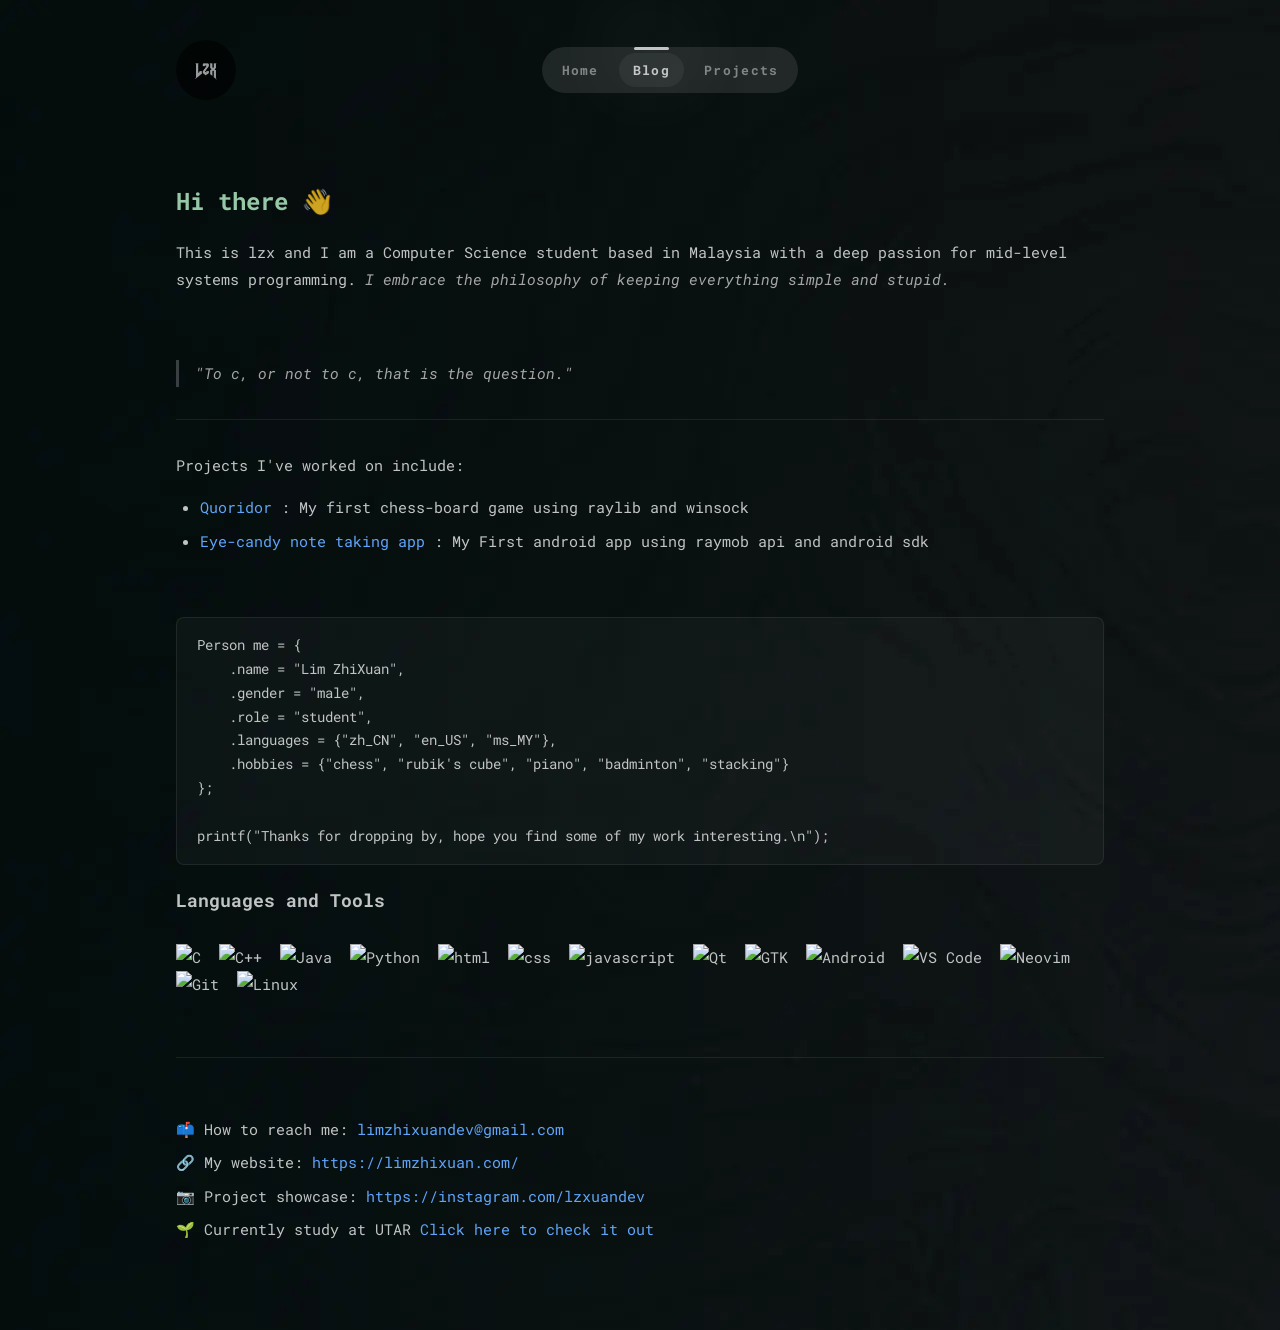
==== commit 7ffeff05: "commit" ====
--- a/blog.html
+++ b/blog.html
@@ -3,7 +3,7 @@
 <head>
   <meta charset="UTF-8" />
   <meta name="viewport" content="width=device-width, initial-scale=1.0" />
-  <title>lzxuan - Blog</title>
+  <title>lzx | Blog</title>
 
   <link rel="preconnect" href="https://fonts.googleapis.com" />
   <link rel="preconnect" href="https://fonts.gstatic.com" crossorigin />
@@ -14,13 +14,14 @@
   <link rel="stylesheet" href="assets/css/components/navbar.css" />
   <link rel="stylesheet" href="assets/css/components/socials.css" />
   <link rel="stylesheet" href="assets/css/pages/blog.css" />
+
   <link rel="icon" href="assets/images/logo.jpeg" type="image/jpeg" />
+
 </head>
 <body>
 
   <div class="container">
 
-    <!-- ====== 页面顶部：头像 + 导航 + 社交链接 ====== -->
     <header class="header">
       <div class="header-left">
         <img src="assets/images/logo.jpeg" alt="avatar" class="avatar-img" width="60" height="60" />
@@ -36,14 +37,14 @@
             <div class="nav-active-bg"></div>
             <div class="nav-active-glow"></div>
           </li>
+          <li>
+            <a href="projects.html">Projects</a>
+          </li>
         </ul>
       </nav>
 
     </header>
 
-    <!-- ============================================================ -->
-    <!-- Blog 内容                                                    -->
-    <!-- ============================================================ -->
     <main class="main main-blog fade-in">
       <article class="blog-content">
 
@@ -111,14 +112,10 @@
           <li>🌱 Currently study at UTAR <a href="https://www.youtube.com/watch?v=dQw4w9WgXcQ" target="_blank">Click here to check it out</a></li>
         </ul>
 
-        <br />
-
       </article>
     </main>
 
   </div>
 
-
-
 </body>
 </html>
--- a/assets/css/base.css
+++ b/assets/css/base.css
@@ -32,27 +32,6 @@
   min-height: 100svh;
 }
 
-a {
-  color: inherit;
-  text-decoration: none;
-}
-
 @view-transition {
   navigation: auto;
 }
-
-.fade-in {
-  opacity: 0;
-  animation: fadeIn 2s ease forwards;
-}
-
-@keyframes fadeIn {
-  to { opacity: 1; }
-}
-
-::-webkit-scrollbar { width: 8px; }
-::-webkit-scrollbar-track { background: hsl(0, 0%, 8.5%); }
-::-webkit-scrollbar-thumb {
-  background: hsl(0, 0%, 55%);
-  border-radius: 4px;
-}
--- a/assets/css/layout.css
+++ b/assets/css/layout.css
@@ -2,26 +2,12 @@
   display: flex;
   flex-direction: column;
   align-items: center;
-  padding: 2.5rem 1rem 0;
+  padding-top: 2.5rem;
+  padding-left: 3rem;
+  padding-right: 3rem;
   margin: 0 auto;
-  max-width: 56rem;
+  max-width: 64rem;
   min-height: 100svh;
-}
-
-@media (min-width: 640px) {
-  .container { padding-left: 3rem; padding-right: 3rem; }
-}
-
-@media (min-width: 768px) {
-  .container { padding-left: 5rem; padding-right: 5rem; }
-}
-
-@media (min-width: 1024px) {
-  .container { padding-left: 3rem; padding-right: 3rem; max-width: 64rem; }
-}
-
-@media (min-width: 1280px) {
-  .container { max-width: 80rem; }
 }
 
 .header {
@@ -100,32 +86,13 @@
   opacity: 0.9;
 }
 
-@media (max-width: 767px) {
-  .hero-section {
-    flex-direction: column;
-    align-items: flex-start;
-  }
-  .hero-image {
-    width: 160px;
-    margin-top: 1rem;
-  }
-}
-
-@media (min-width: 1024px) {
-  .hero-section { width: 100%; }
-}
-
 .two-column {
   position: relative;
   display: flex;
-  flex-direction: column;
+  flex-direction: row;
   justify-content: space-between;
   width: 100%;
   gap: 2.5rem;
-}
-
-@media (min-width: 1024px) {
-  .two-column { flex-direction: row; }
 }
 
 .two-column-right {
@@ -133,15 +100,6 @@
   display: flex;
   flex-direction: column;
   gap: 3rem;
-}
-
-@media (min-width: 1024px) {
-  .two-column-right {
-    width: 680px;
-    position: sticky;
-    top: -2.5rem;
-    height: fit-content;
-  }
 }
 
 .footer {
@@ -170,3 +128,14 @@
 }
 
 .footer-made { opacity: 0.9; }
+
+@media (max-width: 768px) {
+  .two-column {
+    flex-direction: column;
+    gap: 2rem;
+  }
+
+  .hero-section {
+    flex-direction: column;
+  }
+}
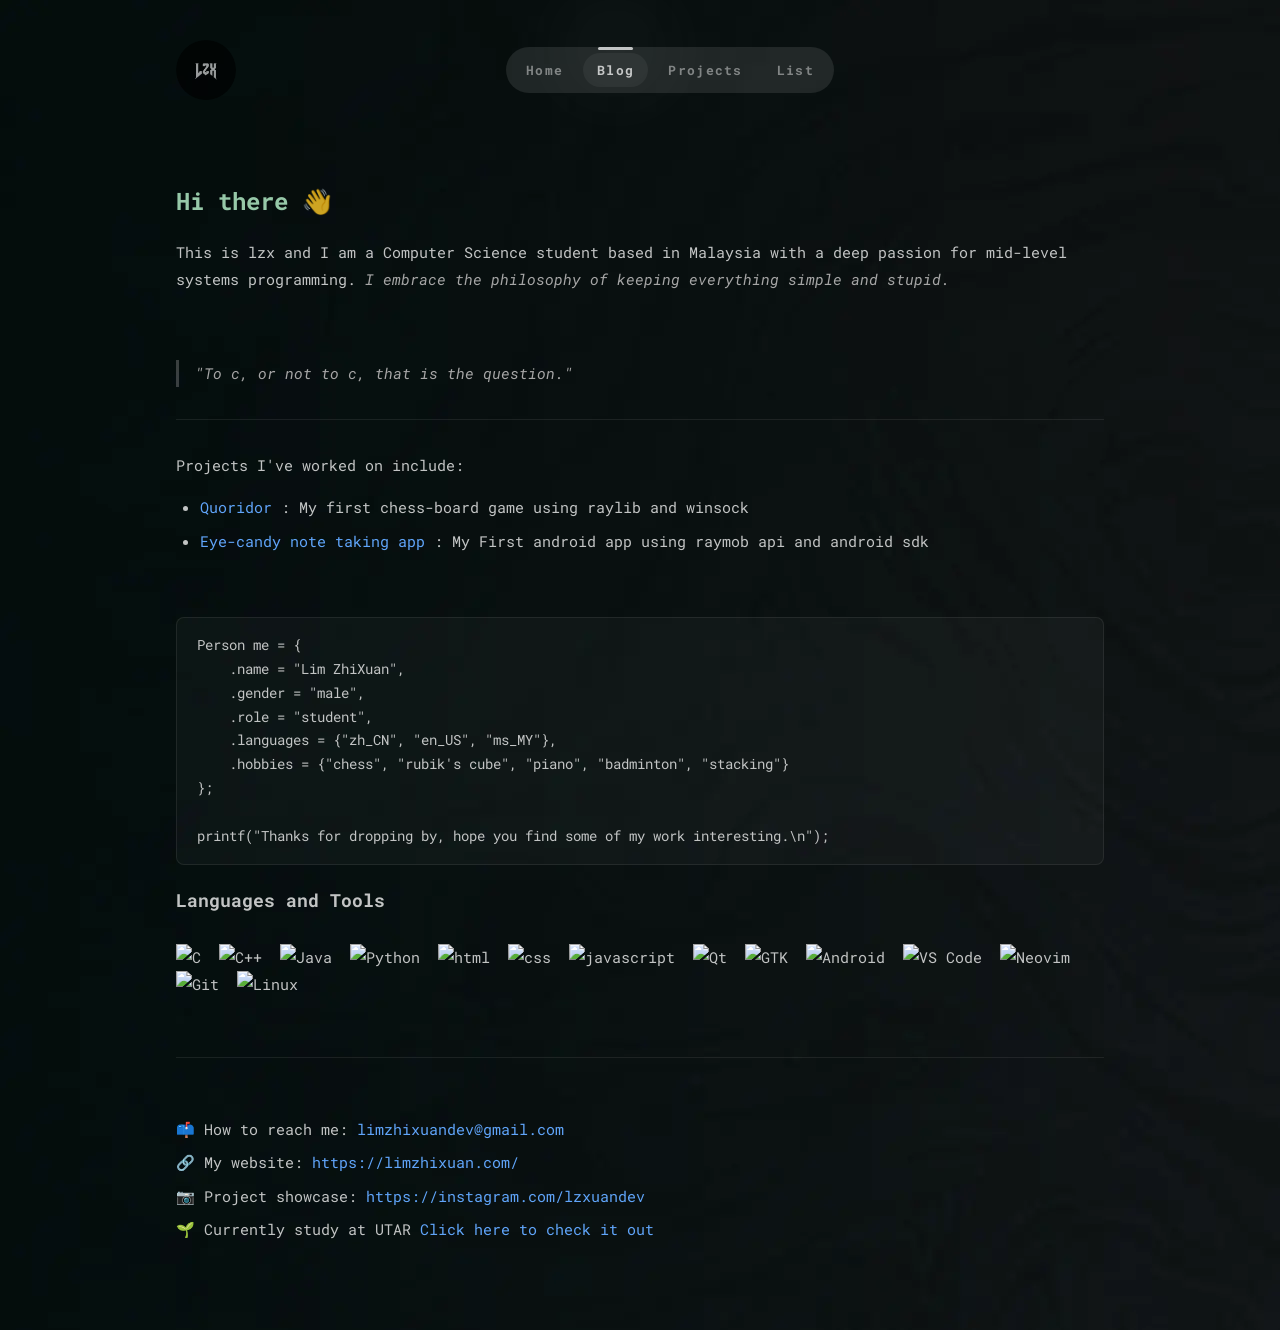
==== commit ad50b9ee: "commit" ====
--- a/blog.html
+++ b/blog.html
@@ -39,6 +39,9 @@
           </li>
           <li>
             <a href="projects.html">Projects</a>
+          </li>
+          <li>
+            <a href="list.html">List</a>
           </li>
         </ul>
       </nav>
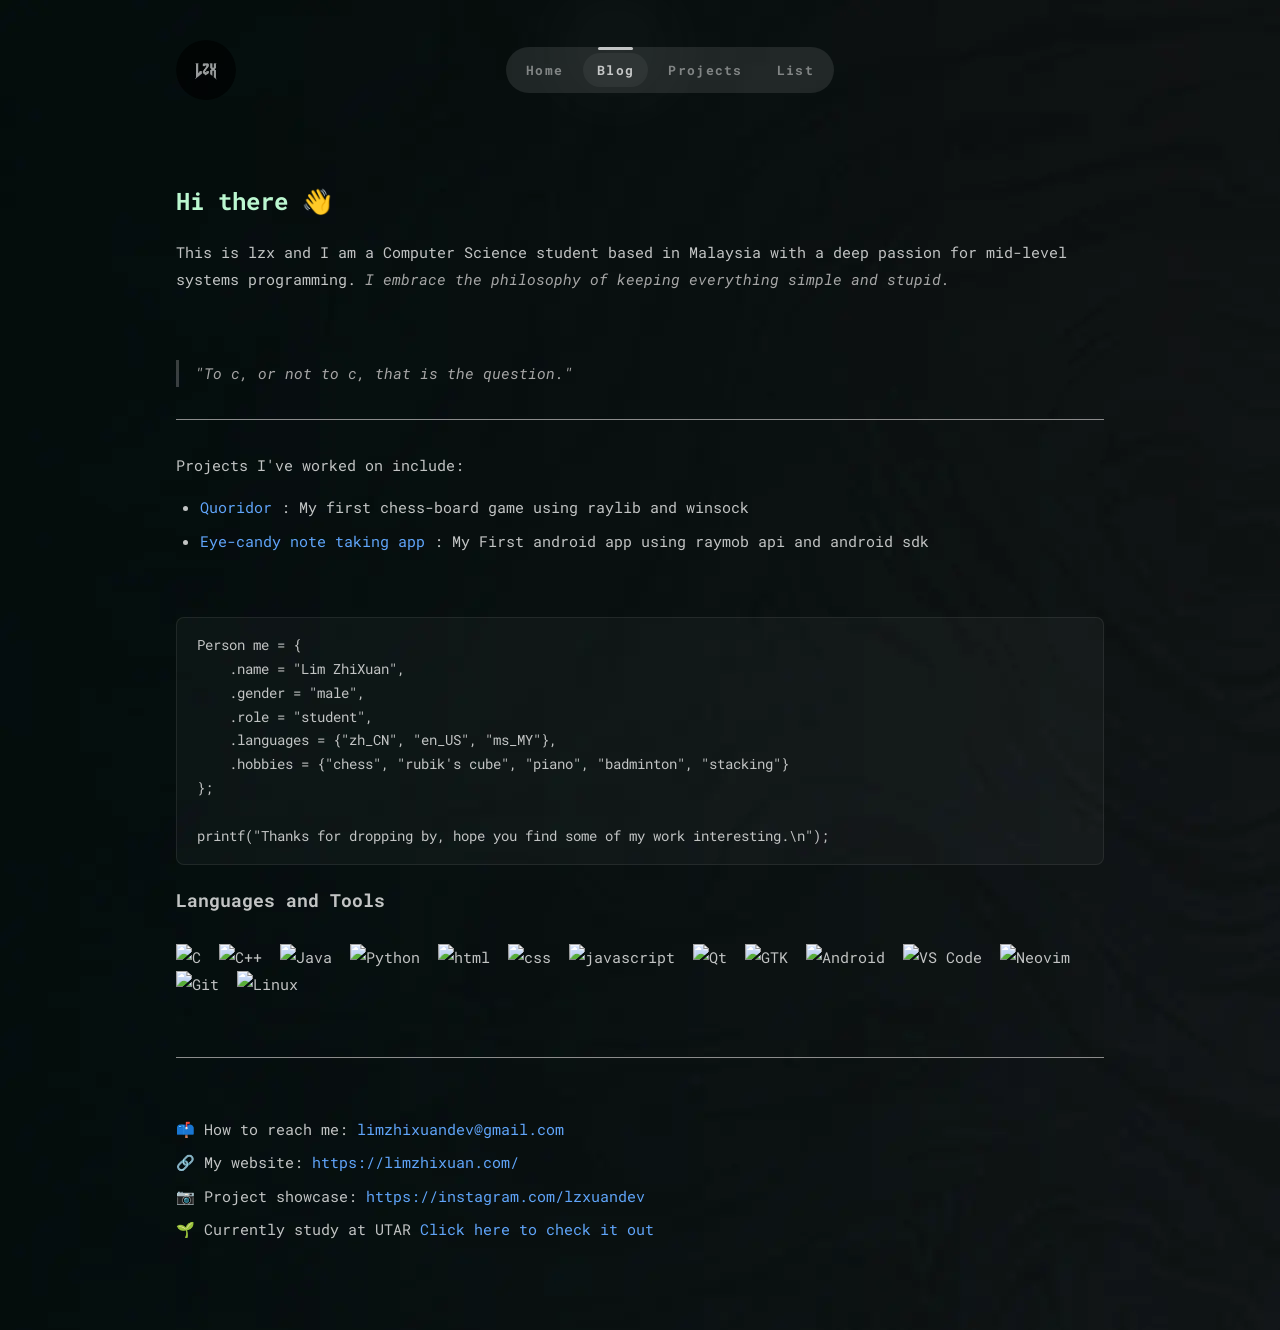
==== commit 0ba5aeed: "commit" ====
--- a/blog.html
+++ b/blog.html
@@ -3,20 +3,22 @@
 <head>
   <meta charset="UTF-8" />
   <meta name="viewport" content="width=device-width, initial-scale=1.0" />
+  <meta name="view-transition" content="same-origin" />
   <title>lzx | Blog</title>
 
   <link rel="preconnect" href="https://fonts.googleapis.com" />
   <link rel="preconnect" href="https://fonts.gstatic.com" crossorigin />
   <link href="https://fonts.googleapis.com/css2?family=Roboto+Mono:wght@300;400;600;700&display=swap" rel="stylesheet" />
 
-  <link rel="stylesheet" href="assets/css/base.css" />
-  <link rel="stylesheet" href="assets/css/layout.css" />
-  <link rel="stylesheet" href="assets/css/components/navbar.css" />
-  <link rel="stylesheet" href="assets/css/components/socials.css" />
-  <link rel="stylesheet" href="assets/css/pages/blog.css" />
+  <link rel="stylesheet" href="assets/css/base.css?v=2" />
+  <link rel="stylesheet" href="assets/css/layout.css?v=2" />
+  <link rel="stylesheet" href="assets/css/components/navbar.css?v=2" />
+  <link rel="stylesheet" href="assets/css/components/socials.css?v=2" />
+  <link rel="stylesheet" href="assets/css/pages/blog.css?v=2" />
 
   <link rel="icon" href="assets/images/logo.jpeg" type="image/jpeg" />
 
+  <script src="assets/js/pages/blog.js" defer></script>
 </head>
 <body>
 
--- a/assets/css/layout.css
+++ b/assets/css/layout.css
@@ -129,6 +129,25 @@
 
 .footer-made { opacity: 0.9; }
 
+::view-transition-old(root) {
+  animation: vt-out 0.35s ease-in-out both;
+}
+::view-transition-new(root) {
+  animation: vt-in 0.35s ease-in-out both;
+}
+@keyframes vt-out {
+  to {
+    transform: translateX(-40px) scale(0.96);
+    opacity: 0;
+  }
+}
+@keyframes vt-in {
+  from {
+    transform: translateX(40px) scale(0.96);
+    opacity: 0;
+  }
+}
+
 @media (max-width: 768px) {
   .two-column {
     flex-direction: column;
@@ -139,3 +158,34 @@
     flex-direction: column;
   }
 }
+
+@media (max-width: 640px) {
+  .container {
+    padding-left: 1rem;
+    padding-right: 1rem;
+    padding-top: 1.5rem;
+  }
+
+  .main-home {
+    margin-top: 3rem;
+  }
+
+  .main-blog,
+  .main-projects,
+  .main-list {
+    margin-top: 2.5rem;
+  }
+
+  .hero-section {
+    align-items: flex-start;
+    gap: 1.5rem;
+  }
+
+  .hero-text {
+    width: 100%;
+  }
+
+  .hero-image {
+    width: 120px;
+  }
+}
--- a/assets/css/components/navbar.css
+++ b/assets/css/components/navbar.css
@@ -59,3 +59,10 @@
   pointer-events: none;
 }
 
+@media (max-width: 640px) {
+  .navbar a {
+    padding: 0.5rem 0.625rem;
+    font-size: 0.6875rem;
+  }
+}
+
--- a/assets/css/components/socials.css
+++ b/assets/css/components/socials.css
@@ -49,3 +49,14 @@
   width: 20px;
   height: 20px;
 }
+
+@media (max-width: 640px) {
+  .socials {
+    gap: 0.75rem;
+  }
+
+  .social-link {
+    width: 1.5rem;
+    height: 1.5rem;
+  }
+}
--- a/assets/css/pages/blog.css
+++ b/assets/css/pages/blog.css
@@ -123,3 +123,22 @@
 .blog-content .contact-links a:hover {
   text-decoration: underline;
 }
+
+@media (max-width: 640px) {
+  .blog-content {
+    font-size: 0.875rem;
+  }
+
+  .blog-content h1 {
+    font-size: 1.375rem;
+  }
+
+  .blog-content h2 {
+    font-size: 1.25rem;
+  }
+
+  .blog-content pre {
+    padding: 0.75rem;
+    font-size: 0.75rem;
+  }
+}
